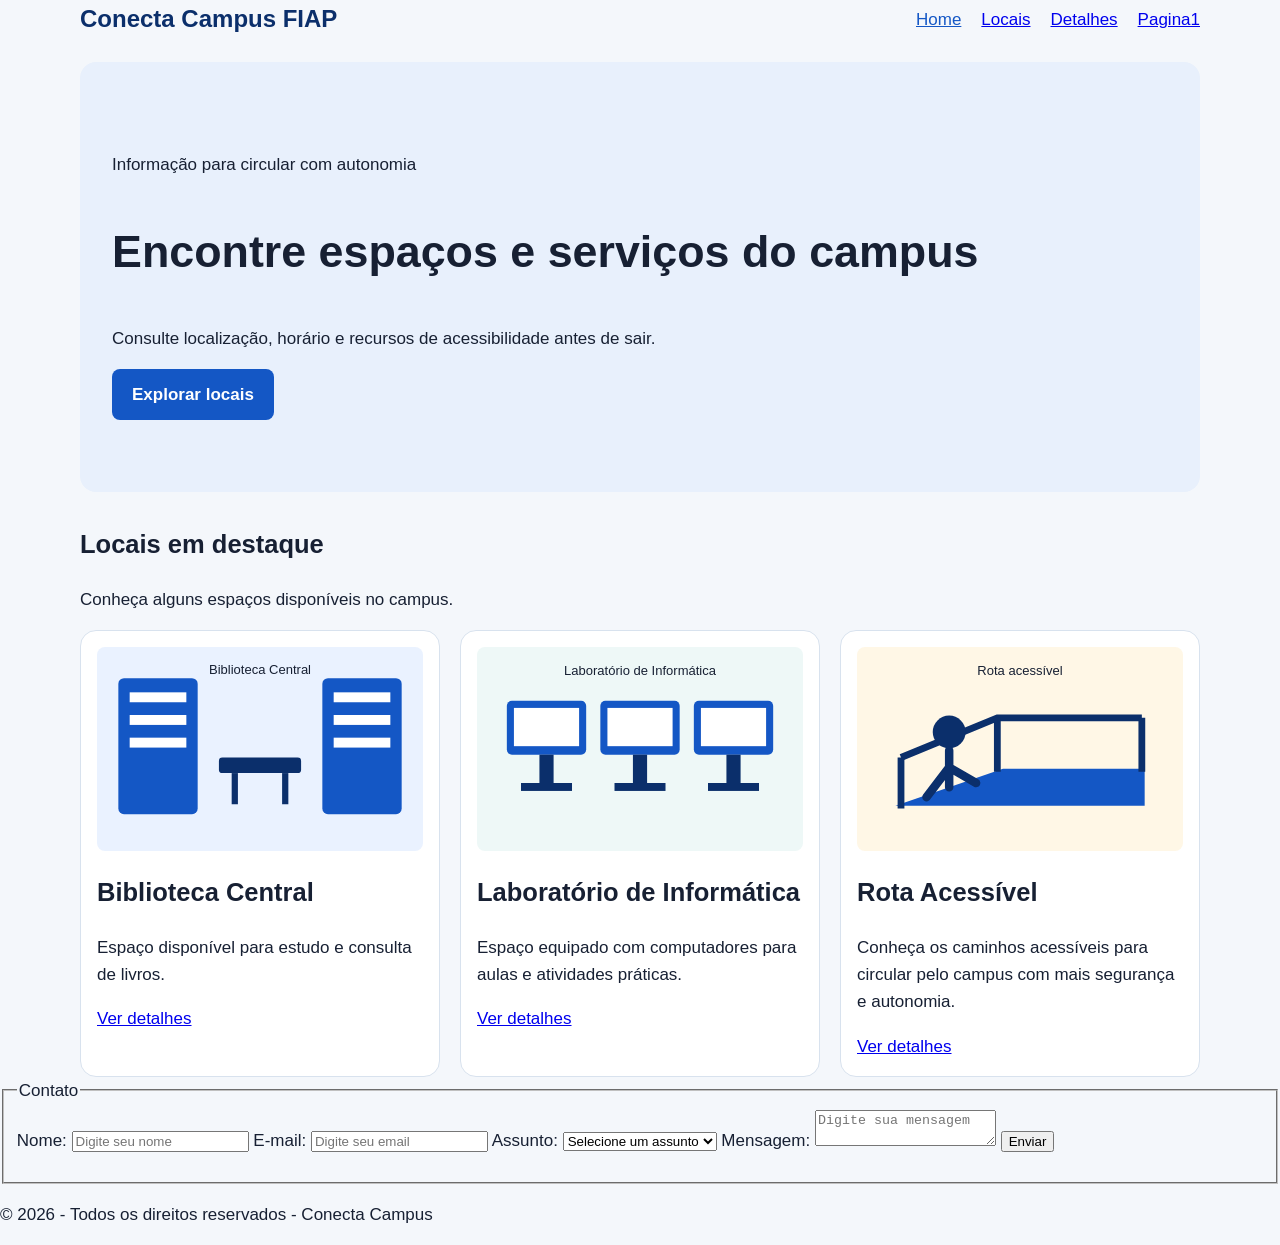
==== index.html @ 5be2ed0e "feat: atualiza layout responsivo, imagens e formulario com JavaScript" ====
<!DOCTYPE html>
<html lang="pt-br">

<head>
    <meta charset="UTF-8">
    <meta name="viewport" content="width=device-width, initial-scale=1.0">
    <title>Conecta Campus</title>
    <link rel="stylesheet" href="./css/style.css">
    <link rel="stylesheet" href="css/break-points.css">
    <script src="./js/script.js" defer></script>

    
</head>

<body>
    <header class="cabecalho">
        <div class="container cabecalho-conteudo">

        <a class="marca" href="index.html">Conecta Campus FIAP</a>
        <button 
        class="botao-menu"
        id="botao-menu"
        type="button"
        aria-expanded="false"
        aria-controls="menu-principal"
        >
        <span>Menu</span> 
        <span class="icone-menu" aria-hideen="true">☰</span>
    </button>
        <nav 
        id="menu-principal"
        class="navegacao-principal"
        aria-label="Navegação principal"
        >
    <ul class="menu">
        <li><a aria-current="page" href="./index.html">Home</a></li>
        <li><a href="./locais.html">Locais</a></li>
        <li><a href="./detalhes.html">Detalhes</a></li>
        <li><a href="./páginas/pagina1.html">Pagina1</a></li>
    </ul>
</nav>
</div>
</header>
    <main class="container">
        <section class="hero" aria-labelledby="titulo-principal">
    <p class="etiqueta">Informação para circular com autonomia</p>

    <h1 id="titulo-principal">
        Encontre espaços e serviços do campus
    </h1>

    <p>Consulte localização, horário e recursos de acessibilidade antes de sair.</p>

    <a class="botao" href="locais.html">Explorar locais</a>
</section>
        <section>
            <h2>Locais em destaque</h2>
            <p>Conheça alguns espaços disponíveis no campus.</p>
        </section>

        <div class="grade-locais">

        <article class="cartao">
            <img src="./img/biblioteca.svg" alt="Interior da Biblioteca Central com mesas de estudo e estantes de livros">
            <h2>Biblioteca Central</h2>
            <p>Espaço disponível para estudo e consulta de livros.</p>
            <a href="./detalhes.html">Ver detalhes</a>
        </article>

        <article class="cartao">
            <img src="./img/laboratorio.svg" alt="Laboratório de informática com computadores e mesas de estudo">
            <h2>Laboratório de Informática</h2>
            <p>Espaço equipado com computadores para aulas e atividades práticas.</p>
            <a href="./detalhes.html">Ver detalhes</a>
        </article>
        
        <article class="cartao">
            <img src="./img/rota-acessivel.svg" alt="Entrada do campus com rampa de acesso e corrimãos">
    <h2>Rota Acessível</h2>

    <p>Conheça os caminhos acessíveis para circular pelo campus com mais segurança e autonomia.</p>
    <a href="./detalhes.html">Ver detalhes</a>
</article>

    </div>


    </main>

    <footer>
        <div>
            <form id="formulario-contato">

                <fieldset>
                    <legend>Contato</legend>
                    <label for="nome">Nome:</label>
                    <input type="text" id="nome" name="nome" placeholder="Digite seu nome">
                    <small id="erro-nome" class="mensagem-erro"></small>

                    
                
                    <label for="email">E-mail:</label>
                    <input type="email" id="email" name="email" placeholder="Digite seu email">
                    <small id="erro-email" class="mensagem-erro"></small>
                    <label for="assunto">Assunto:</label>
                    <select id="assunto" name="assunto">
                        <option value="">Selecione um assunto</option>
                        <option value="duvida">Dúvida</option>
                        <option value="sugestao">Sugestão</option>
                        <option value="acessibilidade">Acessibilidade</option>
                    </select>
                    <small id="erro-assunto" class="mensagem-erro"></small>
    
                    <label for="mensagem">Mensagem:</label>
                    <textarea id="mensagem" name="mensagem" placeholder="Digite sua mensagem"></textarea>
                    <small id="erro-mensagem" class="mensagem-erro"></small>
                    <input type="submit" name="enviar" value="Enviar">
                    <p id="mensagem-status" class="mensagem-status" role="status"></p>
                </fieldset>
            </form>
                
        </div>
        <p>&copy; <span data-ano-atual>2026</span> - Todos os direitos reservados - Conecta Campus</p>
    </footer>
</body>

</html>
---- css/style.css ----
:root {
    --cor-fundo: #f4f7fb;
    --cor-superficie: #ffffff;
    --cor-texto: #172033;
    --cor-primaria: #1457c5;
    --cor-primaria-escura: #0b2f6b;
    --cor-destaque: #00a7b5;
    --cor-borda: #d8e2ee;
    --largura-conteudo: 70rem;
}

* {
    box-sizing: border-box;
}




body {
    margin: 0;
    background-color: var(--cor-fundo);
    color: var(--cor-texto);
    font-family: Arial, Helvetica, sans-serif;
    line-height: 1.6;
}




img { 
    display: block;
    max-width: 100%;
    height: auto;
}

.container {
    width: 92%;
    max-width: 70rem;
    margin-left: auto;
    margin-right: auto;
}




.menu {
    display: flex;
    flex-wrap: wrap;
    gap: 0.75rem 1.25rem;
    margin: 0;
    padding: 0;
    list-style: none;
}

.menu a[aria-current="page"] {
    color: var(--cor-primaria);
    text-decoration: underline;
}

a:focus-visible,
button:focus-visible {
    outline: 0.2rem solid #f2b705;
    outline-offset: 0.2rem;
}


.grade-locais {
    display: grid;
    grid-template-columns: 1fr;
    gap: 1.25rem;
}


.cartao {
    overflow: hidden;
    border: 0.0625rem solid var(--cor-borda);
    border-radius: 1rem;
    background: var(--cor-superficie);
    padding: 1rem;
}

.cartao img{
    width: 100%;
    aspect-ratio: 16 / 10;
    object-fit: cover;
    border-radius: 0.5rem;
}



.botao-menu {
    display: inline-block;
    border: 0.0625rem solid #d8e2ee;
    border-radius: 0.4rem;
    padding: 0.55rem 0.7rem;
    background: #ffffff;
    font: inherit;
    font-weight: 700;
    cursor: pointer;
    white-space: nowrap;
}

.navegacao-principal {
    display: none;
    margin-top: 0.75rem;
}

.navegacao-principal.menu-aberto {
    display: block;
}

.cabecalho-conteudo {
    display: flex;
    align-items: center;
    justify-content: space-between;
    gap: 1rem;
}

.marca {
    color: var(--cor-primaria-escura);
    font-size: 1.5rem;
    font-weight: 700;
    text-decoration: none;
}

.hero {
    background-color: #e8f0fc;
    padding: 2rem;
    border-radius: 1rem;
    margin-top: 1.5rem;
    margin-bottom: 2rem;
}

.botao {
    display: inline-block;
    background-color: var(--cor-primaria);
    color: #ffffff;
    padding: 0.75rem 1.25rem;
    border-radius: 0.5rem;
    text-decoration: none;
    font-weight: 700;
}
---- css/break-points.css ----
@media (min-width: 48rem) {
    .grade-locais {
        grid-template-columns: repeat(3, 1fr);
    }

    .botao-menu {
    display: none;
    }

.navegacao-principal {
    display: block;
    margin-top: 0;
    }

    .hero {
        padding-top: 4.5rem;
        padding-bottom: 4.5rem;
    }

    .hero h1 {
        font-size: 2.8rem;
    }
}


@media (max-width: 480px) {
    .marca {
        font-size: 1.1rem;
    }
}

@media (max-width: 480px) {
    fieldset input,
    fieldset textarea {
        max-width: 100%;
        box-sizing: border-box;
    }
}

@media (max-width: 480px) {
    fieldset {
        display: flex;
        flex-direction: column;
        gap: 0.75rem;
    }
}

@media (min-width: 70rem) {
    body {
        font-size: 1.0625rem;
    }

    .secao {
        padding-top: 3rem;
        padding-bottom: 3rem;
    }
}
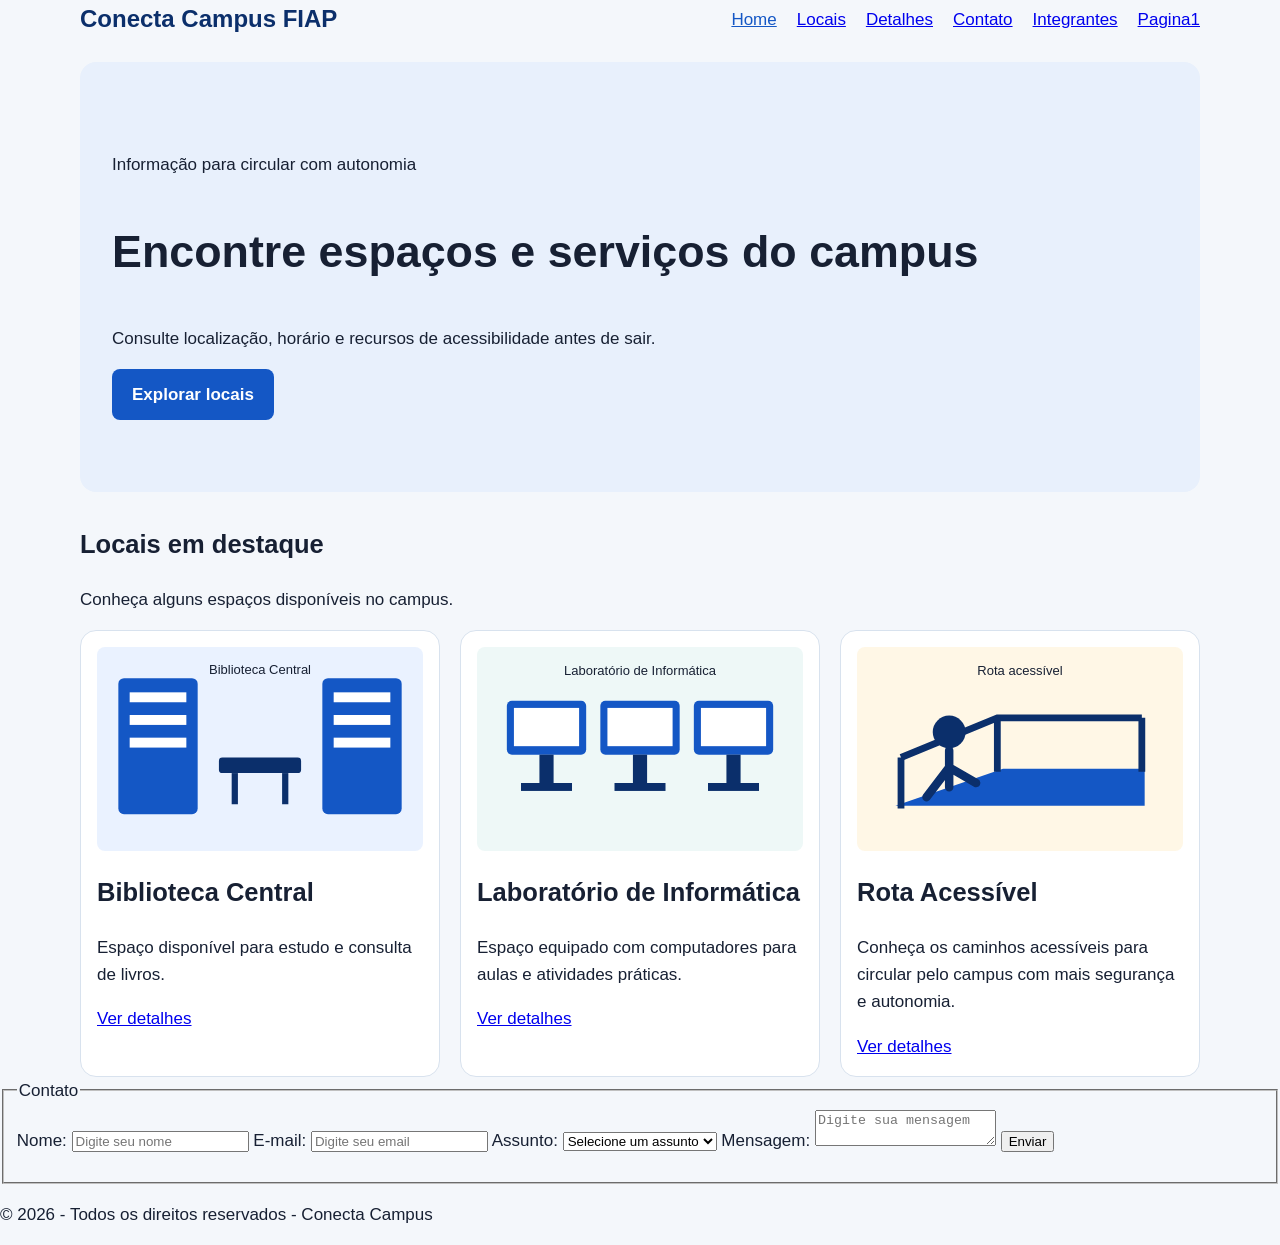
==== commit 60285d18: "feat: adiciona paginas de contato e integrantes e atualiza navegacao" ====
--- a/index.html
+++ b/index.html
@@ -36,6 +36,8 @@
         <li><a aria-current="page" href="./index.html">Home</a></li>
         <li><a href="./locais.html">Locais</a></li>
         <li><a href="./detalhes.html">Detalhes</a></li>
+        <li><a href="./contato.html">Contato</a></li>
+        <li><a href="./integrantes.html">Integrantes</a></li>
         <li><a href="./páginas/pagina1.html">Pagina1</a></li>
     </ul>
 </nav>
--- a/css/style.css
+++ b/css/style.css
@@ -141,5 +141,23 @@
     font-weight: 700;
 }
 
+.mensagem-erro {
+    color: #d32f2f;
+    font-size: 0.875rem;
+}
+
+.mensagem-status.erro {
+    color: #b42318;
+}
+
+.mensagem-status.sucesso {
+    color: #067647;
+}
+
+.campo-invalido {
+    border-color: #b42318;
+}
 
 
+
+
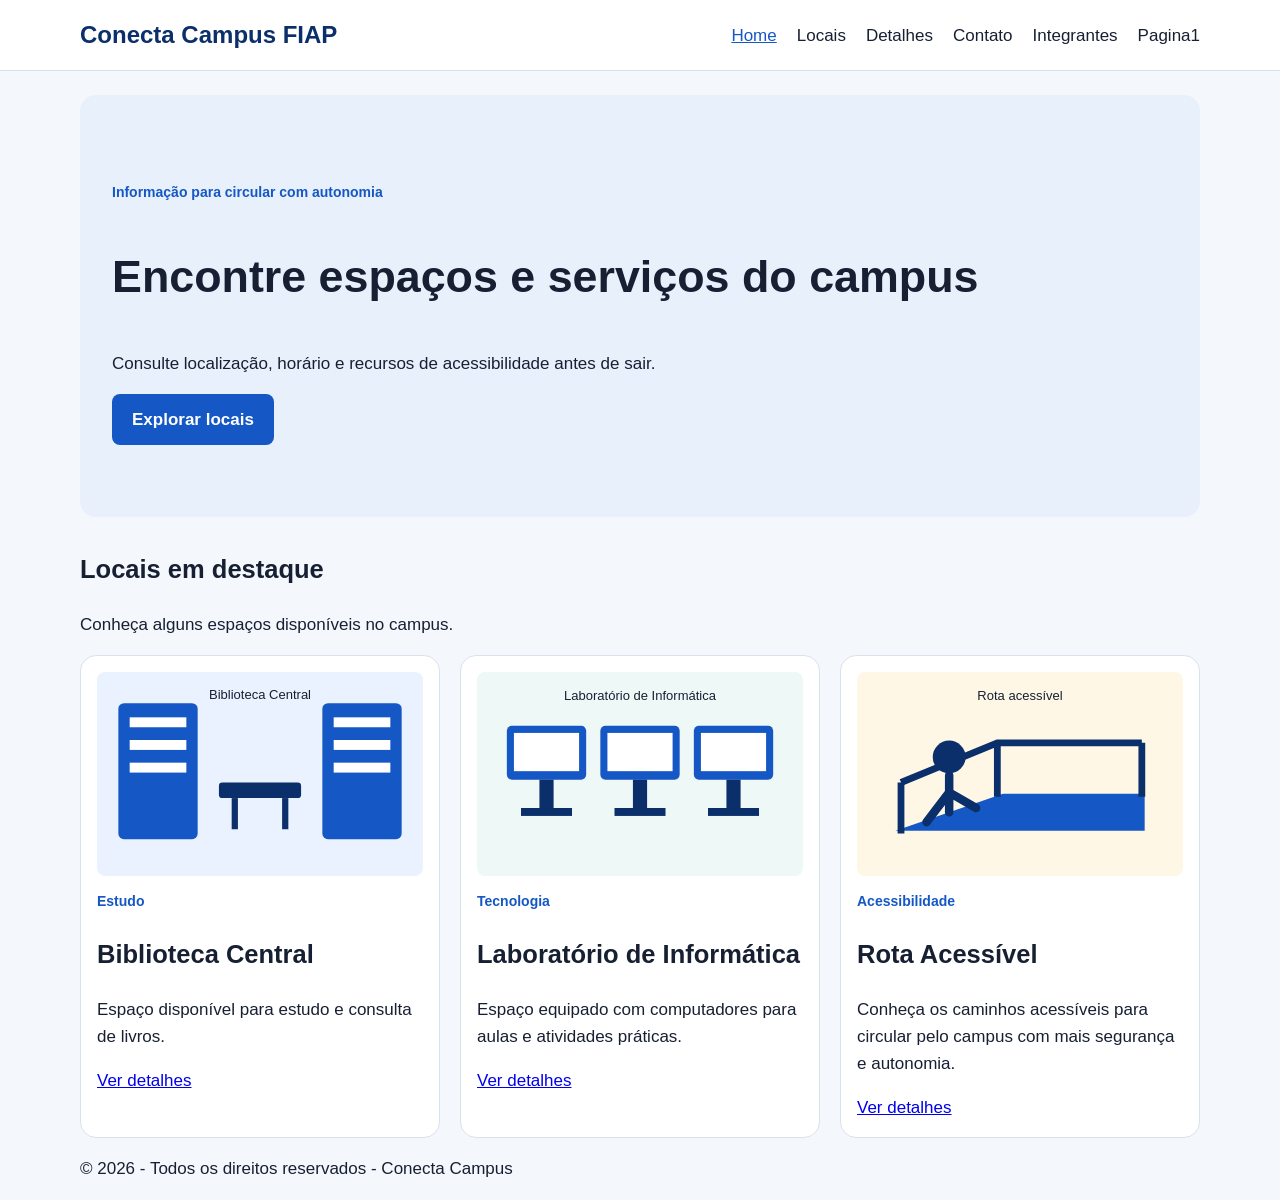
==== commit 5c4b3a86: "Ajuste layout da pagina inicial e estilos do menu" ====
--- a/index.html
+++ b/index.html
@@ -64,6 +64,7 @@
 
         <article class="cartao">
             <img src="./img/biblioteca.svg" alt="Interior da Biblioteca Central com mesas de estudo e estantes de livros">
+            <p class="etiqueta">Estudo</p>
             <h2>Biblioteca Central</h2>
             <p>Espaço disponível para estudo e consulta de livros.</p>
             <a href="./detalhes.html">Ver detalhes</a>
@@ -71,6 +72,7 @@
 
         <article class="cartao">
             <img src="./img/laboratorio.svg" alt="Laboratório de informática com computadores e mesas de estudo">
+            <p class="etiqueta">Tecnologia</p>
             <h2>Laboratório de Informática</h2>
             <p>Espaço equipado com computadores para aulas e atividades práticas.</p>
             <a href="./detalhes.html">Ver detalhes</a>
@@ -78,7 +80,8 @@
         
         <article class="cartao">
             <img src="./img/rota-acessivel.svg" alt="Entrada do campus com rampa de acesso e corrimãos">
-    <h2>Rota Acessível</h2>
+            <p class="etiqueta">Acessibilidade</p>
+            <h2>Rota Acessível</h2>
 
     <p>Conheça os caminhos acessíveis para circular pelo campus com mais segurança e autonomia.</p>
     <a href="./detalhes.html">Ver detalhes</a>
@@ -89,41 +92,12 @@
 
     </main>
 
-    <footer>
-        <div>
-            <form id="formulario-contato">
+    <footer class="rodape">
+    <div class="container">
+        <p>&copy; <span data-ano-atual>2026</span> - Todos os direitos reservados - Conecta Campus</p>
+    </div>
+</footer>
 
-                <fieldset>
-                    <legend>Contato</legend>
-                    <label for="nome">Nome:</label>
-                    <input type="text" id="nome" name="nome" placeholder="Digite seu nome">
-                    <small id="erro-nome" class="mensagem-erro"></small>
-
-                    
-                
-                    <label for="email">E-mail:</label>
-                    <input type="email" id="email" name="email" placeholder="Digite seu email">
-                    <small id="erro-email" class="mensagem-erro"></small>
-                    <label for="assunto">Assunto:</label>
-                    <select id="assunto" name="assunto">
-                        <option value="">Selecione um assunto</option>
-                        <option value="duvida">Dúvida</option>
-                        <option value="sugestao">Sugestão</option>
-                        <option value="acessibilidade">Acessibilidade</option>
-                    </select>
-                    <small id="erro-assunto" class="mensagem-erro"></small>
-    
-                    <label for="mensagem">Mensagem:</label>
-                    <textarea id="mensagem" name="mensagem" placeholder="Digite sua mensagem"></textarea>
-                    <small id="erro-mensagem" class="mensagem-erro"></small>
-                    <input type="submit" name="enviar" value="Enviar">
-                    <p id="mensagem-status" class="mensagem-status" role="status"></p>
-                </fieldset>
-            </form>
-                
-        </div>
-        <p>&copy; <span data-ano-atual>2026</span> - Todos os direitos reservados - Conecta Campus</p>
-    </footer>
 </body>
 
 </html>
--- a/css/style.css
+++ b/css/style.css
@@ -51,6 +51,12 @@
     padding: 0;
     list-style: none;
 }
+
+.menu a {
+    color: var(--cor-texto, #172033);
+    text-decoration: none;
+}
+
 
 .menu a[aria-current="page"] {
     color: var(--cor-primaria);
@@ -109,6 +115,13 @@
     display: block;
 }
 
+.cabecalho {
+    background-color: var(--cor-superficie);
+    border-bottom: 0.0625rem solid var(--cor-borda);
+    padding: 1rem 0;
+}
+
+
 .cabecalho-conteudo {
     display: flex;
     align-items: center;
@@ -158,6 +171,13 @@
     border-color: #b42318;
 }
 
+.etiqueta {
+    color: var(--cor-primaria, #2563eb);
+    font-size: 0.875rem;
+    font-weight: 600;
+    margin-bottom: 0.5rem;
+}
 
 
 
+
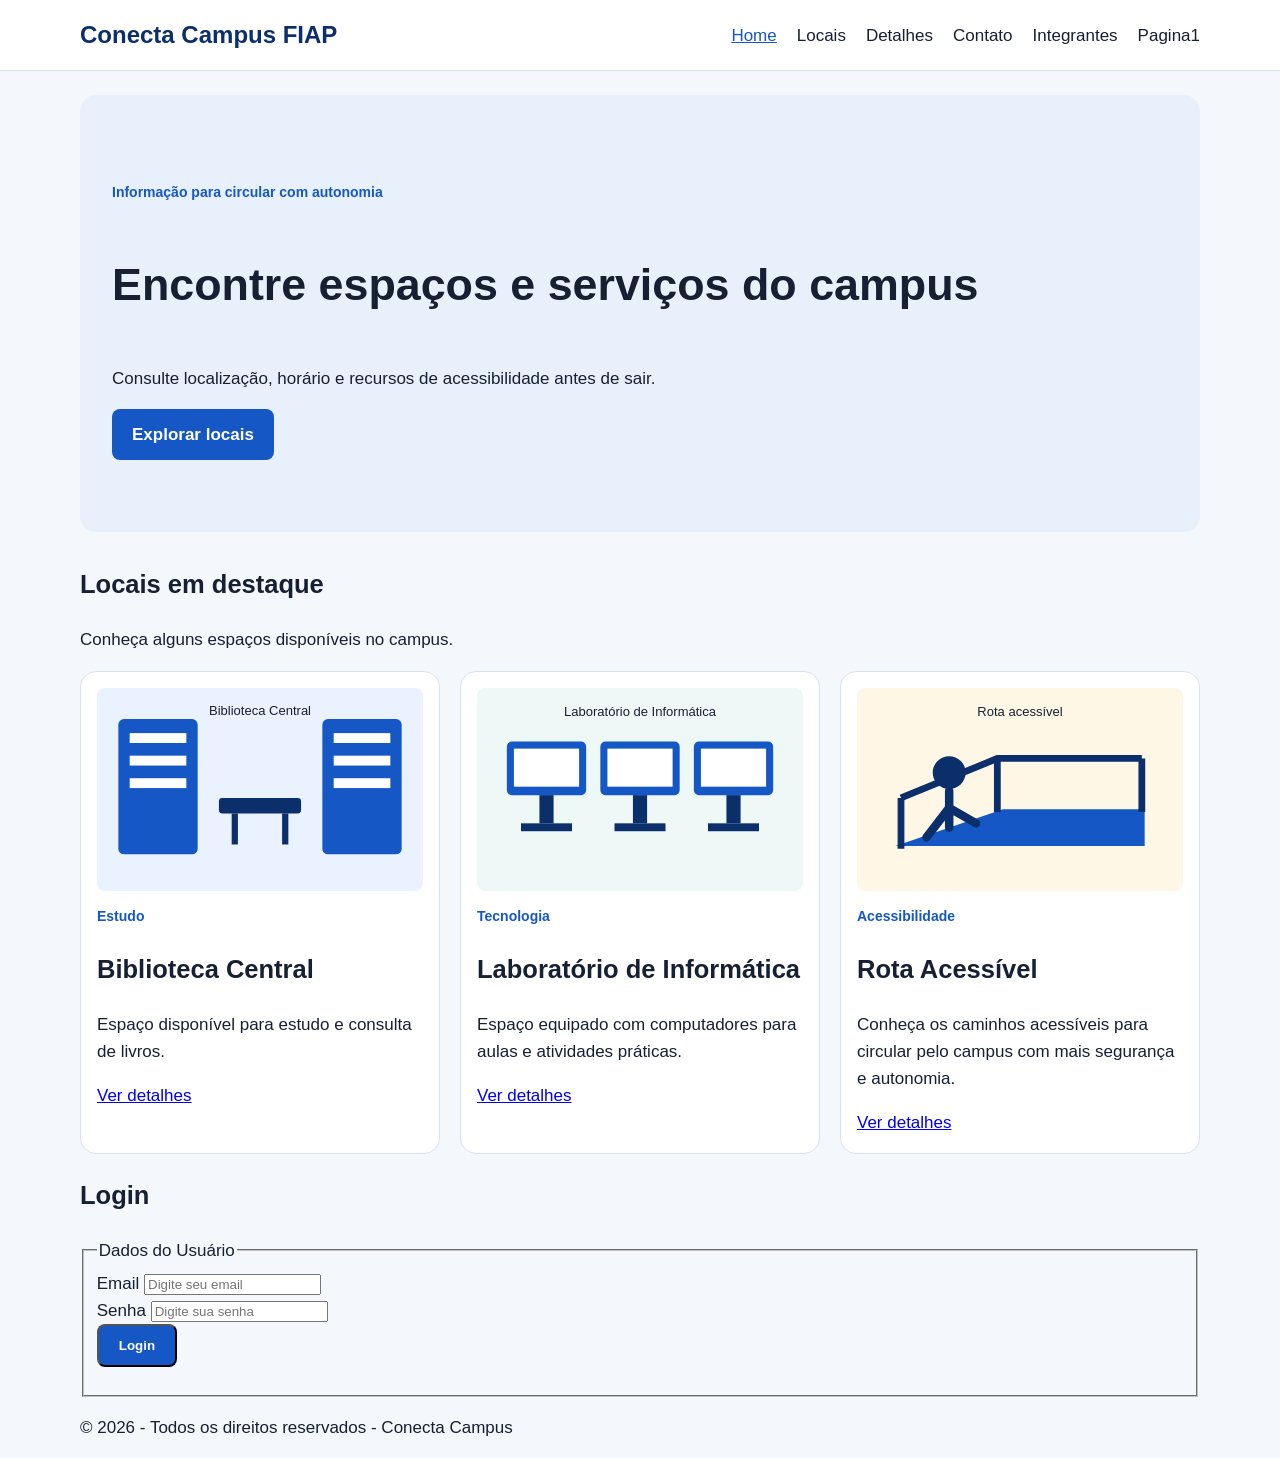
==== commit faa4c60e: "Implementa login com validacao e redirecionamento" ====
--- a/index.html
+++ b/index.html
@@ -1,5 +1,5 @@
 <!DOCTYPE html>
-<html lang="pt-br">
+<section lang="pt-br">
 
 <head>
     <meta charset="UTF-8">
@@ -12,7 +12,6 @@
     
 </head>
 
-<body>
     <header class="cabecalho">
         <div class="container cabecalho-conteudo">
 
@@ -89,6 +88,37 @@
 
     </div>
 
+    <section class="login">
+    <h2>Login</h2>
+
+    <form id="formulario-login" novalidate>
+        <fieldset>
+            <legend>Dados do Usuário</legend>
+
+            <div class="campo-formulario">
+                <label for="login-email">Email</label>
+                <input type="email" id="login-email" name="email"
+                       autocomplete="email" required
+                       placeholder="Digite seu email">
+                <small class="mensagem-erro" id="erro-login-email"></small>
+            </div>
+
+    <div class="campo-formulario">
+        <label for="login-senha">Senha</label>
+        <input type="password" id="login-senha" name="senha"
+        autocomplete="current-password" required
+        placeholder="Digite sua senha">
+        <small class="mensagem-erro" id="mensagem-erro-senha"></small>
+    </div>
+
+    <button class="botao" type="submit" id="btnLogin">Login</button>
+
+    <p id="mensagem-login" class="mensagem-status"
+    role="status" aria-live="polite"></p>
+</fieldset>
+</form>
+</section>
+
 
     </main>
 
@@ -96,8 +126,8 @@
     <div class="container">
         <p>&copy; <span data-ano-atual>2026</span> - Todos os direitos reservados - Conecta Campus</p>
     </div>
+    
 </footer>
 
 </body>
-
 </html>
